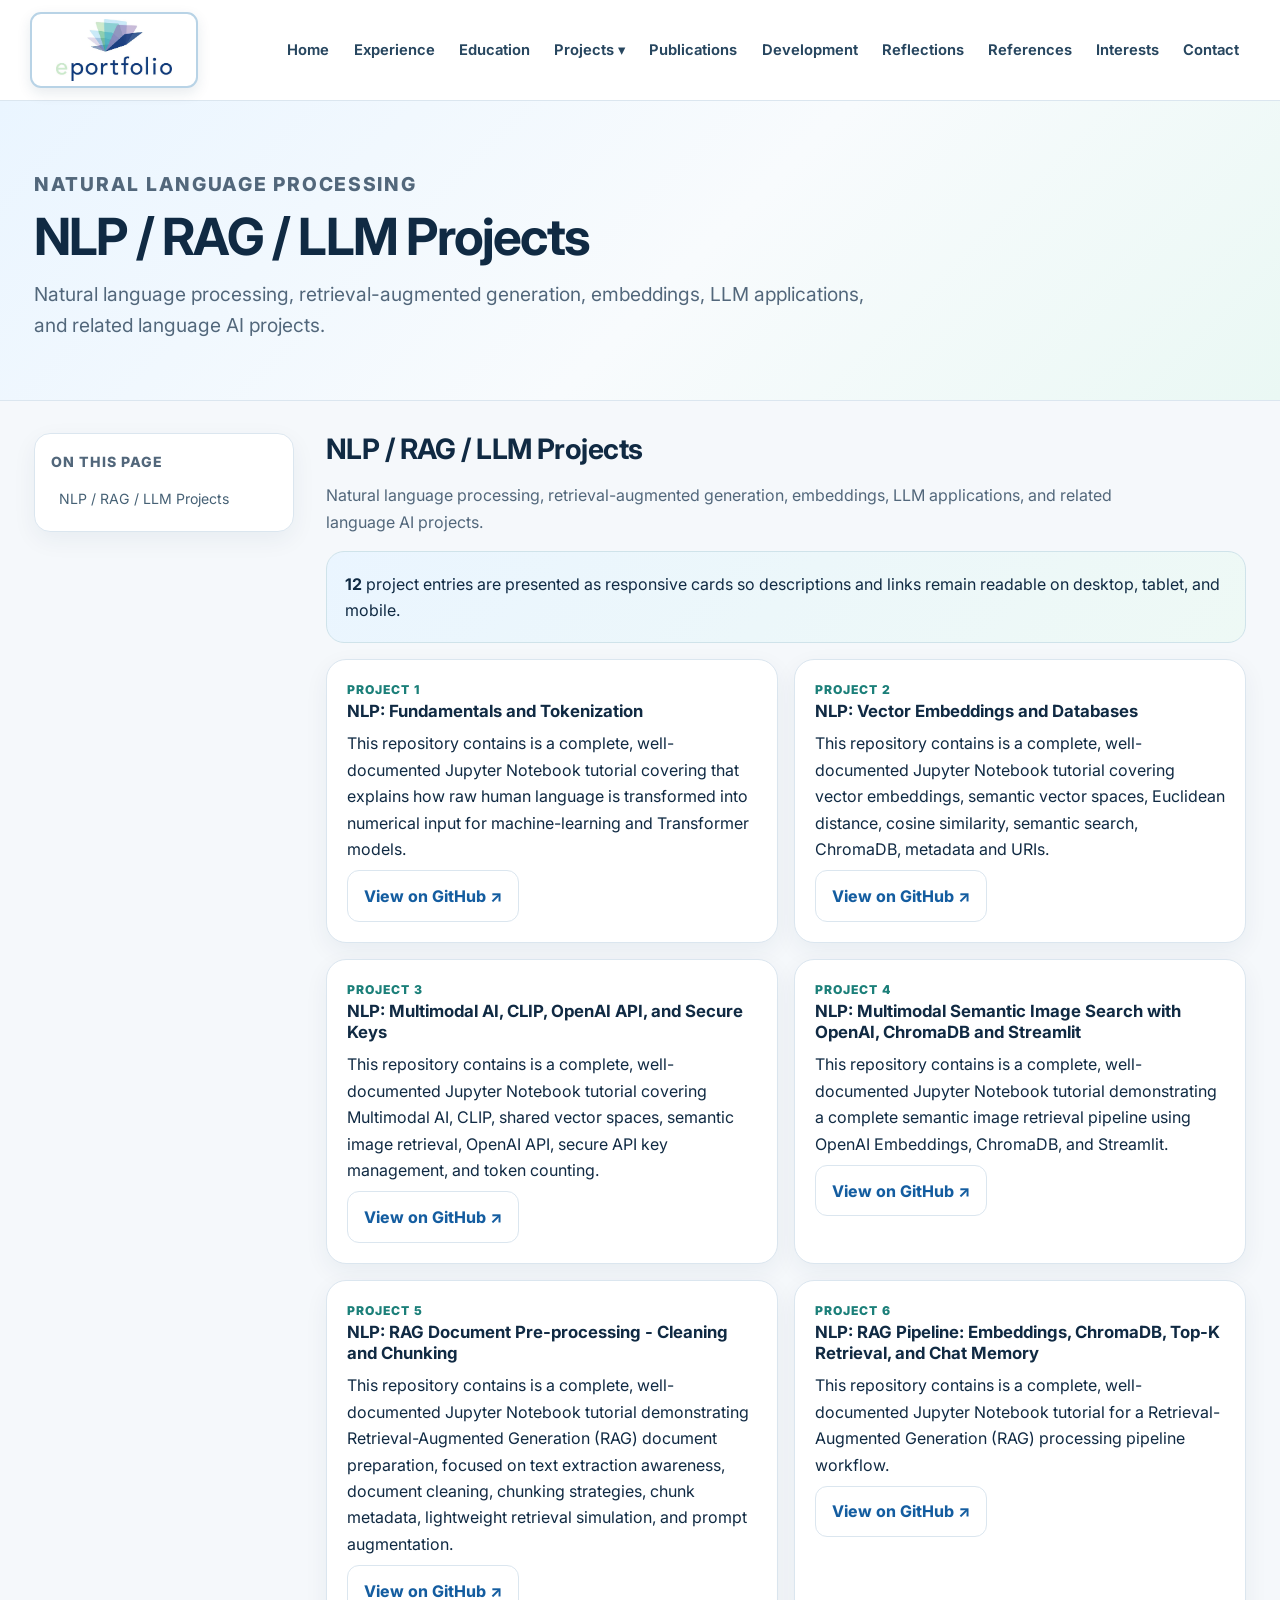
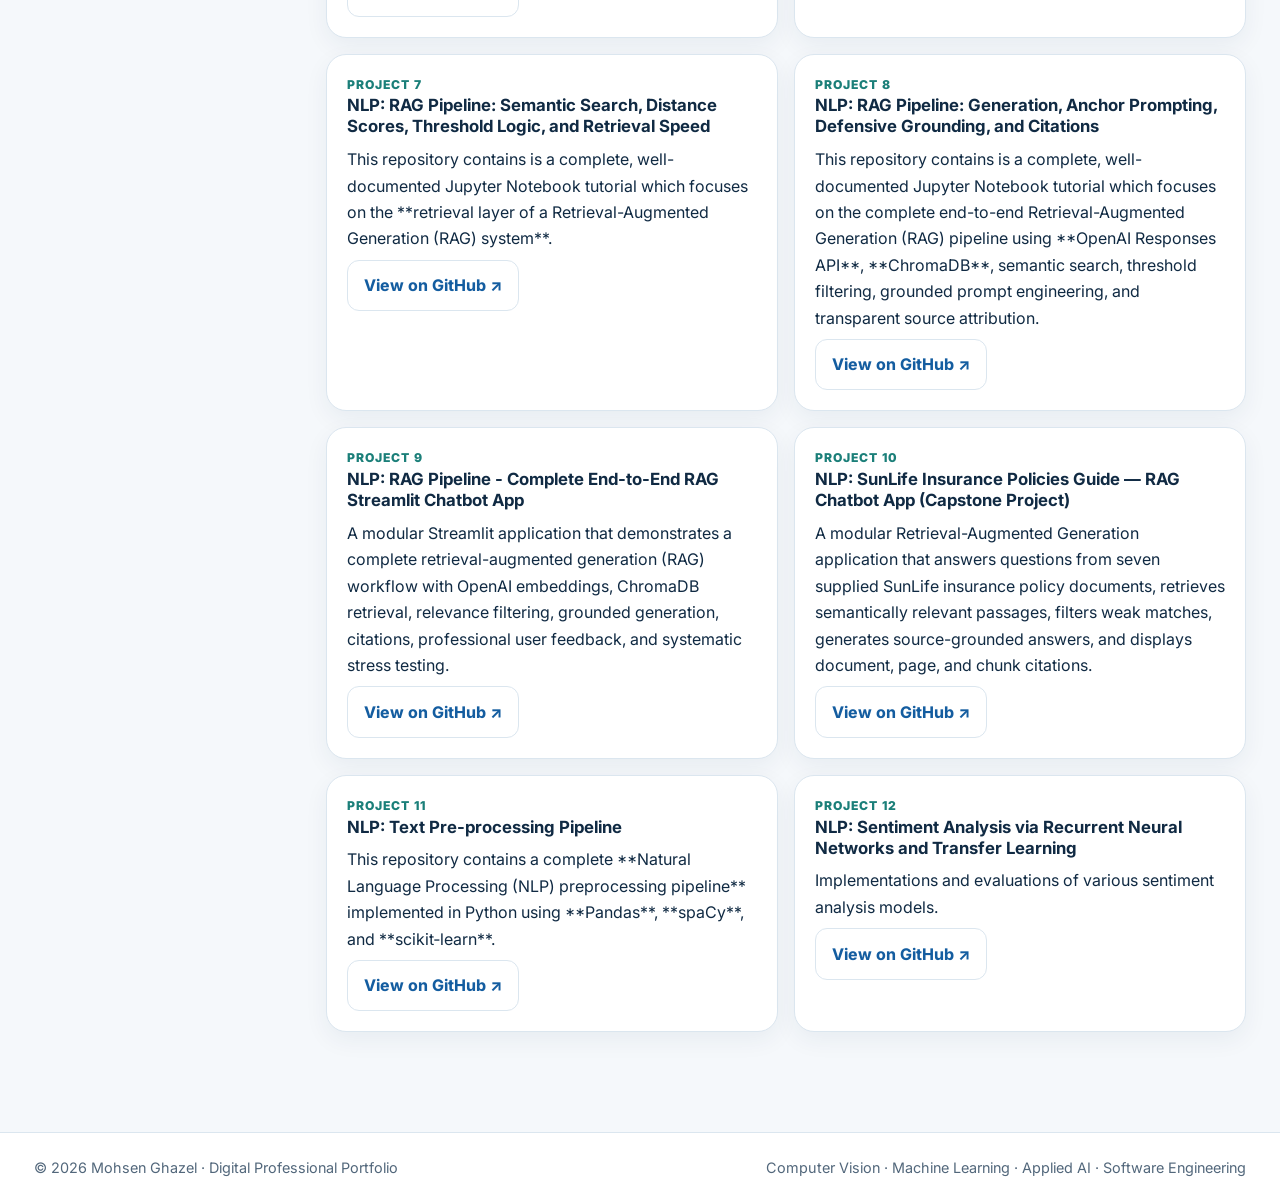
==== nlp-projects.html @ 29c1208e "My updated DPP commit" ====
<!doctype html>
<html lang="en">
  <head>
    <meta charset="UTF-8" />
    <meta name="viewport" content="width=device-width,initial-scale=1" />
    <meta
      name="description"
      content="Natural language processing, retrieval-augmented generation, embeddings, LLM applications, and related language AI projects."
    />
    <title>NLP / RAG / LLM Projects | Mohsen Ghazel</title>
    <link rel="preconnect" href="https://fonts.googleapis.com" />
    <link rel="preconnect" href="https://fonts.gstatic.com" crossorigin />
    <link
      href="https://fonts.googleapis.com/css2?family=Inter:wght@400;500;600;700;800&display=swap"
      rel="stylesheet"
    />
    <link rel="stylesheet" href="css/styles.css" />
  </head>
  <body id="top">
    <div data-site-header></div>
    <section class="hero">
      <div class="hero-inner">
        <p class="kicker">Natural Language Processing</p>
        <h1>NLP / RAG / LLM Projects</h1>
        <p>
          Natural language processing, retrieval-augmented generation,
          embeddings, LLM applications, and related language AI projects.
        </p>
      </div>
    </section>
    <main class="page-shell">
      <aside
        class="page-toc"
        data-page-toc
        aria-label="Page table of contents"
      ></aside>
      <div class="page-content">
        <section class="section">
          <h2 class="section-title" data-toc id="projects">
            NLP / RAG / LLM Projects
          </h2>
          <p class="section-lead">
            Natural language processing, retrieval-augmented generation,
            embeddings, LLM applications, and related language AI projects.
          </p>
          <div class="callout">
            <strong>12</strong> project entries are presented as responsive cards
            so descriptions and links remain readable on desktop, tablet, and
            mobile.
          </div>

          
          <div class="card-grid">
            <!-- Project # 1 -->
            <article class="project-card">
              <div class="project-num">Project 1</div>
              <h3>
                NLP: Fundamentals and Tokenization
              </h3>
              <div>
                <td data-label="Description">
                  This repository contains is a complete, well-documented Jupyter Notebook tutorial 
                  covering that explains how raw human language is transformed into numerical 
                  input for machine-learning and Transformer models.
                </td>
              </div>
              <a
                class="btn secondary"
                href="https://github.com/mghazel2030/nlp_text_tokenization_ai_bootcamp_project_01"
                target="blank"
                rel="noopener"
                >View on GitHub ↗</a
              >
            </article>

            <!-- Project # 2 -->
            <article class="project-card">
              <div class="project-num">Project 2</div>
              <h3>
                NLP: Vector Embeddings and Databases
              </h3>
              <div>
                <td data-label="Description">
                  This repository contains is a complete, well-documented Jupyter Notebook tutorial 
                  covering vector embeddings, semantic vector spaces, Euclidean distance, cosine 
                  similarity, semantic search, ChromaDB, metadata and URIs.
                </td>
              </div>
              <a
                class="btn secondary"
                href="https://github.com/mghazel2030/nlp_vector_embeddings_databases_ai_bootcamp_project_02"
                target="blank"
                rel="noopener"
                >View on GitHub ↗</a
              >
            </article>

            <!-- Project # 3  -->
            <article class="project-card">
              <div class="project-num">Project 3</div>
              <h3>
                NLP: Multimodal AI, CLIP, OpenAI API, and Secure Keys
              </h3>
              <div>
                <td data-label="Description">
                  This repository contains is a complete, well-documented Jupyter Notebook 
                  tutorial covering Multimodal AI, CLIP, shared vector spaces, semantic 
                  image retrieval, OpenAI API, secure API key management, and token counting.
                </td>
              </div>
              <a
                class="btn secondary"
                href="https://github.com/mghazel2030/swd_interactive_note_taking_app_sdbc_midterm_assign_03"
                target="blank"
                rel="noopener"
                >View on GitHub ↗</a
              >
            </article>

            <!-- Project # 4  -->
            <article class="project-card">
              <div class="project-num">Project 4</div>
              <h3>
                NLP: Multimodal Semantic Image Search with OpenAI, ChromaDB and Streamlit
              </h3>
              <div>
                <td data-label="Description">
                  This repository contains is a complete, well-documented Jupyter Notebook 
                  tutorial demonstrating a complete semantic image retrieval pipeline using 
                  OpenAI Embeddings, ChromaDB, and Streamlit.
                </td>
              </div>
              <a
                class="btn secondary"
                href="https://github.com/mghazel2030/nlp_multimodal_semantic_search_engine_ai_bootcamp_project_04"
                target="blank"
                rel="noopener"
                >View on GitHub ↗</a
              >
            </article>

            <!-- Project # 5  -->
            <article class="project-card">
              <div class="project-num">Project 5</div>
              <h3>
                NLP: RAG Document Pre-processing - Cleaning and Chunking
              </h3>
              <div>
                <td data-label="Description">
                  This repository contains is a complete, well-documented Jupyter Notebook 
                  tutorial demonstrating Retrieval-Augmented Generation (RAG) document preparation, 
                  focused on text extraction awareness, document cleaning, chunking strategies, 
                  chunk metadata, lightweight retrieval simulation, and prompt augmentation.
                </td>
              </div>
              <a
                class="btn secondary"
                href="https://github.com/mghazel2030/nlp_rag_document_preprocessing_ai_bootcamp_project_05"
                target="blank"
                rel="noopener"
                >View on GitHub ↗</a
              >
            </article>

            <!-- Project # 6 -->
            <article class="project-card">
              <div class="project-num">Project 6</div>
              <h3>
                 NLP: RAG Pipeline: Embeddings, ChromaDB, Top-K Retrieval, and Chat Memory
              </h3>
              <div>
                <td data-label="Description">
                  This repository contains is a complete, well-documented Jupyter 
                  Notebook tutorial  for a Retrieval-Augmented Generation (RAG) 
                  processing pipeline workflow.
                </td>
              </div>
              <a
                class="btn secondary"
                href="https://github.com/mghazel2030/nlp_rag_pipeline_ai_bootcamp_project_06"
                target="blank"
                rel="noopener"
                >View on GitHub ↗</a
              >
            </article>

            <!-- Project # 7 -->
            <article class="project-card">
              <div class="project-num">Project 7</div>
              <h3>
                 NLP: RAG Pipeline: Semantic Search, Distance Scores, Threshold Logic, and Retrieval Speed
              </h3>
              <div>
                <td data-label="Description">
                  This repository contains is a complete, well-documented Jupyter Notebook tutorial 
                  which focuses on the **retrieval layer of a Retrieval-Augmented Generation (RAG) 
                  system**.
                </td>
              </div>
              <a
                class="btn secondary"
                href="https://github.com/mghazel2030/nlp_rag_semantic_search_ai_bootcamp_project_07"
                target="blank"
                rel="noopener"
                >View on GitHub ↗</a
              >
            </article>

            <!-- Project # 8 -->
            <article class="project-card">
              <div class="project-num">Project 8</div>
              <h3>
                NLP: RAG Pipeline: Generation, Anchor Prompting, Defensive Grounding, and Citations
              </h3>
              <div>
                <td data-label="Description">
                  This repository contains is a complete, well-documented Jupyter Notebook tutorial 
                  which focuses on the complete end-to-end Retrieval-Augmented Generation (RAG) 
                  pipeline using **OpenAI Responses API**, **ChromaDB**, semantic search, threshold 
                  filtering, grounded prompt engineering, and transparent source attribution.
                </td>
              </div>
              <a
                class="btn secondary"
                href="https://github.com/mghazel2030/nlp_rag_reliability_verification_ai_bootcamp_project_08"
                target="blank"
                rel="noopener"
                >View on GitHub ↗</a
              >
            </article>

            <!-- Project # 9 -->
            <article class="project-card">
              <div class="project-num">Project 9</div>
              <h3>
                NLP: RAG Pipeline - Complete End-to-End RAG Streamlit Chatbot App
              </h3>
              <div>
                <td data-label="Description">
                  A modular Streamlit application that demonstrates a complete 
                  retrieval-augmented generation (RAG) workflow with OpenAI embeddings, 
                  ChromaDB retrieval, relevance filtering, grounded generation, citations, 
                  professional user feedback, and systematic stress testing.
                </td>
              </div>
              <a
                class="btn secondary"
                href="https://github.com/mghazel2030/nlp_rag_building_end_to_end_rag_chatbot_streamlit_app_ai_bootcamp_project_09"
                target="blank"
                rel="noopener"
                >View on GitHub ↗</a
              >
            </article>

            <!-- Project # 10 -->
            <article class="project-card">
              <div class="project-num">Project 10</div>
              <h3>
                NLP: SunLife Insurance Policies Guide — RAG Chatbot App (Capstone Project)
              </h3>
              <div>
                <td data-label="Description">
                  A modular Retrieval-Augmented Generation application that answers 
                  questions from seven supplied SunLife insurance policy documents, 
                  retrieves semantically relevant passages, filters weak matches, 
                  generates source-grounded answers, and displays document, page, 
                  and chunk citations.
                </td>
              </div>
              <a
                class="btn secondary"
                href="https://github.com/mghazel2030/nlp_rag_sunlife_chatbot_app_ai_boot_project_10"
                target="blank"
                rel="noopener"
                >View on GitHub ↗</a
              >
            </article>

            <!-- Project # 11 -->
            <article class="project-card">
              <div class="project-num">Project 11</div>
              <h3>
                NLP: Text Pre-processing Pipeline  
              </h3>
              <div>
                <td data-label="Description">
                  This repository contains a complete **Natural Language Processing (NLP) preprocessing 
                  pipeline** implemented in Python using **Pandas**, **spaCy**, and **scikit‑learn**.
                </td>
              </div>
              <a
                class="btn secondary"
                href="https://github.com/mghazel2030/nlp_text_preprocessing_udemy_course_01_project_01"
                target="blank"
                rel="noopener"
                >View on GitHub ↗</a
              >
            </article>

            <!-- Project # 12 -->
            <article class="project-card">
              <div class="project-num">Project 12</div>
              <h3>
                NLP: Sentiment Analysis via Recurrent Neural Networks and Transfer Learning  
              </h3>
              <div>
                <td data-label="Description">
                  Implementations and evaluations of various sentiment analysis models.
                </td>
              </div>
              <a
                class="btn secondary"
                href="https://github.com/mghazel2030/nlp_sentiment_analysis_rnn_transfer_learning_udemy_course_02_project_01"
                target="blank"
                rel="noopener"
                >View on GitHub ↗</a
              >
            </article>





          </div>
        </section>
      </div>
    </main>
    <a class="back-top" href="#top" aria-label="Back to top">↑</a>
    <div data-site-footer></div>
    <script src="js/script.js"></script>
  </body>
</html>
---- css/styles.css ----
/* =========================================================
   Mohsen Ghazel — Digital Professional Portfolio
   Global responsive design system | 17-Aug-2026
   ========================================================= */
:root{--ink:#102a43;--muted:#52677b;--brand:#145da0;--brand2:#1b7f79;--accent:#eef7ff;--mint:#edf9f5;--paper:#fff;--bg:#f5f8fb;--line:#dbe6ef;--shadow:0 12px 36px rgba(18,55,86,.10);--radius:20px;--max:1260px}
*{box-sizing:border-box}html{scroll-behavior:smooth;scroll-padding-top:100px}body{margin:0;background:var(--bg);color:var(--ink);font-family:Inter,ui-sans-serif,system-ui,-apple-system,BlinkMacSystemFont,"Segoe UI",sans-serif;line-height:1.65}a{color:var(--brand);text-decoration-thickness:1px;text-underline-offset:3px}a:hover{color:#0b467f}img{max-width:100%;display:block}button{font:inherit}
.site-header{position:sticky;top:0;z-index:1000;background:rgba(255,255,255,.94);backdrop-filter:blur(12px);border-bottom:1px solid var(--line)}.nav-shell{max-width:var(--max);margin:auto;padding:.7rem 1.25rem;display:flex;align-items:center;gap:1rem}.brand{display:flex;align-items:center;gap:.75rem;text-decoration:none;color:var(--ink);font-weight:800;min-width:max-content}.brand img{width:118px;height:54px;object-fit:contain;border-radius:8px}.brand-text{display:none}.nav-toggle{margin-left:auto;border:1px solid var(--line);background:#fff;border-radius:10px;padding:.55rem .75rem;display:none}.global-nav{margin-left:auto;display:flex;align-items:center;gap:.15rem;flex-wrap:wrap}.global-nav a,.project-menu summary{display:block;padding:.58rem .68rem;border-radius:10px;text-decoration:none;color:#27465f;font-weight:650;font-size:.92rem;cursor:pointer;list-style:none}.global-nav a:hover,.global-nav a.active,.project-menu summary:hover{background:var(--accent);color:var(--brand)}.project-menu{position:relative}.project-menu summary::-webkit-details-marker{display:none}.project-menu[open] .project-pop{display:grid}.project-pop{display:none;position:absolute;right:0;top:calc(100% + .4rem);min-width:280px;background:#fff;border:1px solid var(--line);box-shadow:var(--shadow);border-radius:14px;padding:.45rem}.project-pop a{white-space:nowrap}
.hero{background:linear-gradient(135deg,#eaf5ff 0%,#f8fbfd 54%,#eaf8f4 100%);border-bottom:1px solid var(--line)}.hero-inner{max-width:var(--max);margin:auto;padding:3.8rem 1.5rem 3.1rem}.kicker{font-weight:800;letter-spacing:.09em;text-transform:uppercase;color:var(--brand2);font-size:.78rem;margin:0 0 .7rem}.hero h1{font-size:clamp(2rem,4vw,3.65rem);line-height:1.08;margin:.1rem 0 .9rem;letter-spacing:-.035em}.hero p{max-width:840px;color:var(--muted);font-size:clamp(1rem,1.7vw,1.2rem);margin:.5rem 0}.hero-actions{display:flex;gap:.7rem;flex-wrap:wrap;margin-top:1.4rem}.btn{display:inline-flex;align-items:center;justify-content:center;gap:.4rem;border-radius:12px;padding:.72rem 1rem;font-weight:750;text-decoration:none;border:1px solid var(--brand);background:var(--brand);color:#fff}.btn:hover{color:#fff;background:#0e4f8c}.btn.secondary{background:#fff;color:var(--brand);border-color:var(--line)}.btn.secondary:hover{background:var(--accent)}
.page-shell{max-width:var(--max);margin:0 auto;padding:2rem 1.5rem 4rem;display:grid;grid-template-columns:260px minmax(0,1fr);gap:2rem;align-items:start}.page-toc{position:sticky;top:92px;background:#fff;border:1px solid var(--line);border-radius:16px;padding:1rem;box-shadow:0 8px 24px rgba(18,55,86,.06);max-height:calc(100vh - 115px);overflow:auto}.toc-title{font-weight:800;margin:0 0 .6rem;font-size:.88rem;text-transform:uppercase;letter-spacing:.07em;color:var(--muted)}.toc-list{list-style:none;padding:0;margin:0;display:grid;gap:.15rem}.toc-list a{display:block;padding:.42rem .52rem;border-radius:9px;text-decoration:none;color:#466175;font-size:.88rem;line-height:1.35}.toc-list a:hover,.toc-list a.active{background:var(--accent);color:var(--brand)}.page-content{min-width:0}.section{margin:0 0 2.25rem;scroll-margin-top:100px}.section-title{font-size:clamp(1.45rem,2.2vw,2rem);line-height:1.2;margin:0 0 .9rem;letter-spacing:-.02em}.section-lead{color:var(--muted);max-width:850px}.divider{border:0;border-top:1px solid var(--line);margin:2rem 0}
.card-grid{display:grid;grid-template-columns:repeat(2,minmax(0,1fr));gap:1rem}.card-grid.three{grid-template-columns:repeat(3,minmax(0,1fr))}.card,.data-card,.project-card,.edu-card,.publication-card{background:#fff;border:1px solid var(--line);border-radius:var(--radius);padding:1.25rem;box-shadow:0 8px 24px rgba(18,55,86,.06)}.card h2,.card h3,.data-card h3,.project-card h3,.edu-card h3,.publication-card h3{margin:.05rem 0 .55rem;line-height:1.25}.card p,.data-card p{color:var(--muted)}.data-card .label{font-size:.74rem;text-transform:uppercase;letter-spacing:.075em;color:var(--brand2);font-weight:800;margin-bottom:.25rem}.data-card dl{display:grid;grid-template-columns:minmax(110px,150px) 1fr;gap:.45rem .8rem;margin:.8rem 0 0}.data-card dt{font-weight:800;color:#36566f}.data-card dd{margin:0;color:#52677b}.data-card ul{margin:.45rem 0 .3rem;padding-left:1.25rem}.chip-row,.stack-row{display:flex;gap:.45rem;flex-wrap:wrap;margin:.8rem 0}.chip,.stack-row span{background:var(--accent);border:1px solid #cfe4f4;color:#245678;border-radius:999px;padding:.32rem .62rem;font-size:.82rem;font-weight:700}.feature-card{border-left:4px solid var(--brand2)}
.profile-grid{display:grid;grid-template-columns:minmax(220px,300px) 1fr;gap:1.4rem;align-items:center}.profile-photo{border-radius:26px;box-shadow:var(--shadow);width:100%;aspect-ratio:1/1;object-fit:cover}.stats{display:grid;grid-template-columns:repeat(3,1fr);gap:.7rem;margin-top:1.2rem}.stat{background:#fff;border:1px solid var(--line);border-radius:14px;padding:.9rem;text-align:center}.stat strong{display:block;font-size:1.45rem;color:var(--brand)}.stat span{color:var(--muted);font-size:.86rem}
.role-card{background:#fff;border:1px solid var(--line);border-radius:24px;box-shadow:var(--shadow);padding:1.35rem;margin:0 0 1.4rem;scroll-margin-top:100px}.role-head{display:flex;gap:1rem;align-items:flex-start}.company-mark{width:58px;height:58px;border-radius:16px;background:linear-gradient(135deg,var(--brand),var(--brand2));color:white;display:grid;place-items:center;font-weight:850;font-size:1.05rem;flex:0 0 auto}.role-title-block h2{font-size:clamp(1.35rem,2.1vw,1.85rem);margin:.1rem 0 .3rem;line-height:1.18}.eyebrow{color:var(--brand2)!important;font-weight:800;text-transform:uppercase;letter-spacing:.07em;font-size:.75rem;margin:0}.company-line{margin:.3rem 0;color:var(--muted)}.visual-wrap{display:grid;grid-template-columns:220px 1fr;gap:1rem;align-items:center;margin:1rem 0;background:linear-gradient(135deg,#f8fbff,#f2faf7);border:1px solid var(--line);border-radius:17px;padding:.8rem}.visual-wrap img{width:100%;height:125px;object-fit:contain;border-radius:12px;background:white;padding:.4rem}.visual-wrap svg{width:100%;max-height:130px}.visual-note{color:var(--muted);font-size:.92rem}.overview-grid{display:grid;grid-template-columns:1fr 1fr;gap:.9rem}.overview-grid>div{background:#f8fbfd;border:1px solid var(--line);border-radius:15px;padding:1rem}.overview-grid h3,.tldr h3,.stack h3{margin:.1rem 0 .45rem;font-size:1rem}.overview-grid p{margin:.25rem 0;color:var(--muted)}.tldr{margin:1rem 0;background:#eef8f5;border:1px solid #cde9df;border-radius:15px;padding:1rem}.tldr ul{margin:.5rem 0;padding-left:1.25rem}.stack{margin:1rem 0}.stack-list,.badges{display:flex;gap:.42rem;flex-wrap:wrap}.stack-list span,.badge{background:#edf5ff;border:1px solid #d0e5f8;border-radius:999px;padding:.32rem .62rem;font-size:.81rem;font-weight:750;color:#245678}.role-card details{border-top:1px solid var(--line);margin-top:1rem;padding-top:.8rem}.role-card summary{cursor:pointer;font-weight:850;color:var(--brand);padding:.4rem 0}.deep-grid{display:grid;grid-template-columns:repeat(2,minmax(0,1fr));gap:.8rem;margin-top:.8rem}.deep-item{border:1px solid var(--line);border-radius:14px;padding:.9rem}.deep-item h4{margin:.05rem 0 .45rem}.deep-item p,.deep-item li{color:var(--muted)}
.project-card{display:flex;flex-direction:column}.project-card .project-num{font-size:.76rem;font-weight:850;color:var(--brand2);letter-spacing:.08em;text-transform:uppercase}.project-card h3{font-size:1.05rem}.project-card p{color:var(--muted);flex:1}.project-card .btn{align-self:flex-start;margin-top:.5rem}.project-hub-card{min-height:220px;display:flex;flex-direction:column}.project-hub-card .big-icon{font-size:2rem}.project-hub-card .btn{margin-top:auto;align-self:flex-start}
.callout{background:linear-gradient(135deg,#eaf5ff,#eef9f5);border:1px solid #cfe3ea;border-radius:18px;padding:1.15rem;margin:1rem 0}.quote{border-left:4px solid var(--brand);padding:.3rem 0 .3rem 1rem;color:#36566f;font-style:italic}.publication-card small{color:var(--muted)}
.contact-grid{display:grid;grid-template-columns:1fr 1.2fr;gap:1rem}.contact-form{display:grid;gap:.8rem}.contact-form label{font-weight:750}.contact-form input,.contact-form textarea{width:100%;border:1px solid var(--line);border-radius:11px;padding:.78rem;background:#fff;color:var(--ink)}.contact-form textarea{min-height:150px;resize:vertical}
.site-footer{border-top:1px solid var(--line);background:#fff}.footer-inner{max-width:var(--max);margin:auto;padding:1.4rem 1.5rem;display:flex;justify-content:space-between;gap:1rem;flex-wrap:wrap;color:var(--muted);font-size:.9rem}.back-top{position:fixed;right:18px;bottom:18px;width:44px;height:44px;border-radius:50%;background:var(--brand);color:#fff;display:grid;place-items:center;text-decoration:none;box-shadow:var(--shadow);font-weight:850;opacity:0;pointer-events:none;transition:.2s}.back-top.show{opacity:1;pointer-events:auto}
@media(max-width:1050px){.page-shell{grid-template-columns:1fr}.page-toc{position:relative;top:0;max-height:none}.card-grid.three{grid-template-columns:repeat(2,minmax(0,1fr))}.global-nav a,.project-menu summary{font-size:.86rem;padding:.5rem .52rem}}
@media(max-width:820px){.nav-toggle{display:block}.global-nav{display:none;position:absolute;left:1rem;right:1rem;top:74px;background:#fff;border:1px solid var(--line);box-shadow:var(--shadow);border-radius:16px;padding:.6rem;flex-direction:column;align-items:stretch}.global-nav.open{display:flex}.project-menu{width:100%}.project-pop{position:static;box-shadow:none;border:0;margin-top:.2rem;background:#f7fafc}.hero-inner{padding-top:2.7rem}.card-grid,.card-grid.three,.overview-grid,.deep-grid,.contact-grid,.profile-grid{grid-template-columns:1fr}.visual-wrap{grid-template-columns:1fr}.visual-wrap img{height:155px}.stats{grid-template-columns:1fr 1fr}.page-shell{padding:1.35rem 1rem 3rem}.role-card{padding:1rem}.brand img{width:102px;height:48px}}
@media(max-width:520px){.hero h1{font-size:2rem}.hero-inner{padding:2.25rem 1rem}.stats{grid-template-columns:1fr}.role-head{flex-direction:column}.data-card dl{grid-template-columns:1fr}.footer-inner{display:block}.card,.data-card,.project-card,.edu-card,.publication-card{padding:1rem}}
@media print{.site-header,.page-toc,.back-top,.hero-actions{display:none!important}.hero{background:#fff}.hero-inner,.page-shell{max-width:none;padding:1rem}.page-shell{display:block}.role-card,.card,.data-card,.project-card{box-shadow:none;break-inside:avoid}.role-card details>div{display:block!important}.site-footer{margin-top:1rem}}


/* =========================================================
   FINAL PRESENTATION REFINEMENTS — 23-Aug-2026
   Applied to the correct Updated-Final project version.
   ========================================================= */

/* 1) Global Portfolio logo:
      larger, more visible, consistently framed on every page. */
.brand {
  gap: .9rem;
}
.brand img {
  width: 168px;
  height: 76px;
  object-fit: contain;
  background: #ffffff;
  border: 2px solid #b8d3e6;
  border-radius: 11px;
  padding: 5px;
  margin: 3px 5px 3px 0;
  box-shadow: 0 5px 14px rgba(18,55,86,.10);
}

/* Keep the navigation vertically balanced with the larger brand. */
.nav-shell {
  padding-top: .55rem;
  padding-bottom: .55rem;
}

/* 2) Home / About Me profile image:
      top-align the portrait with the biography content. */
.profile-grid {
  align-items: start;
}
.profile-grid > .profile-photo {
  align-self: start;
}

/* 3) Education institution logos:
      larger and consistently framed.  Only education uses
      profile-photo directly inside role-head. */
.role-head > img.profile-photo {
  width: 165px !important;
  max-width: 165px !important;
  height: 105px !important;
  max-height: 105px !important;
  aspect-ratio: auto !important;
  object-fit: contain !important;
  background: #ffffff;
  border: 2px solid #c4d9e8;
  border-radius: 13px;
  padding: 8px;
  margin: 3px 4px 3px 1rem;
  box-shadow: 0 6px 16px rgba(18,55,86,.09);
}

/* 4) Professional Development provider logos:
      standardized class is injected below into prof-dev.html. */
.provider-logo {
  width: 150px !important;
  max-width: 150px !important;
  height: 88px !important;
  max-height: 88px !important;
  object-fit: contain !important;
  background: #ffffff !important;
  border: 2px solid #c4d9e8 !important;
  border-radius: 12px !important;
  padding: 7px !important;
  margin: 5px !important;
  box-shadow: 0 6px 16px rgba(18,55,86,.09);
}

/* Responsive protection for the enlarged global/institution logos. */
@media (max-width: 1120px) {
  .brand img {
    width: 145px;
    height: 66px;
  }
}
@media (max-width: 760px) {
  .brand img {
    width: 135px;
    height: 62px;
    margin-right: 0;
  }
  .role-head > img.profile-photo {
    width: 145px !important;
    max-width: 145px !important;
    height: 92px !important;
    max-height: 92px !important;
    margin: .75rem 0 0;
  }
  .provider-logo {
    width: 132px !important;
    max-width: 132px !important;
    height: 78px !important;
    max-height: 78px !important;
  }
}
@media (max-width: 520px) {
  .brand img {
    width: 122px;
    height: 58px;
  }
}
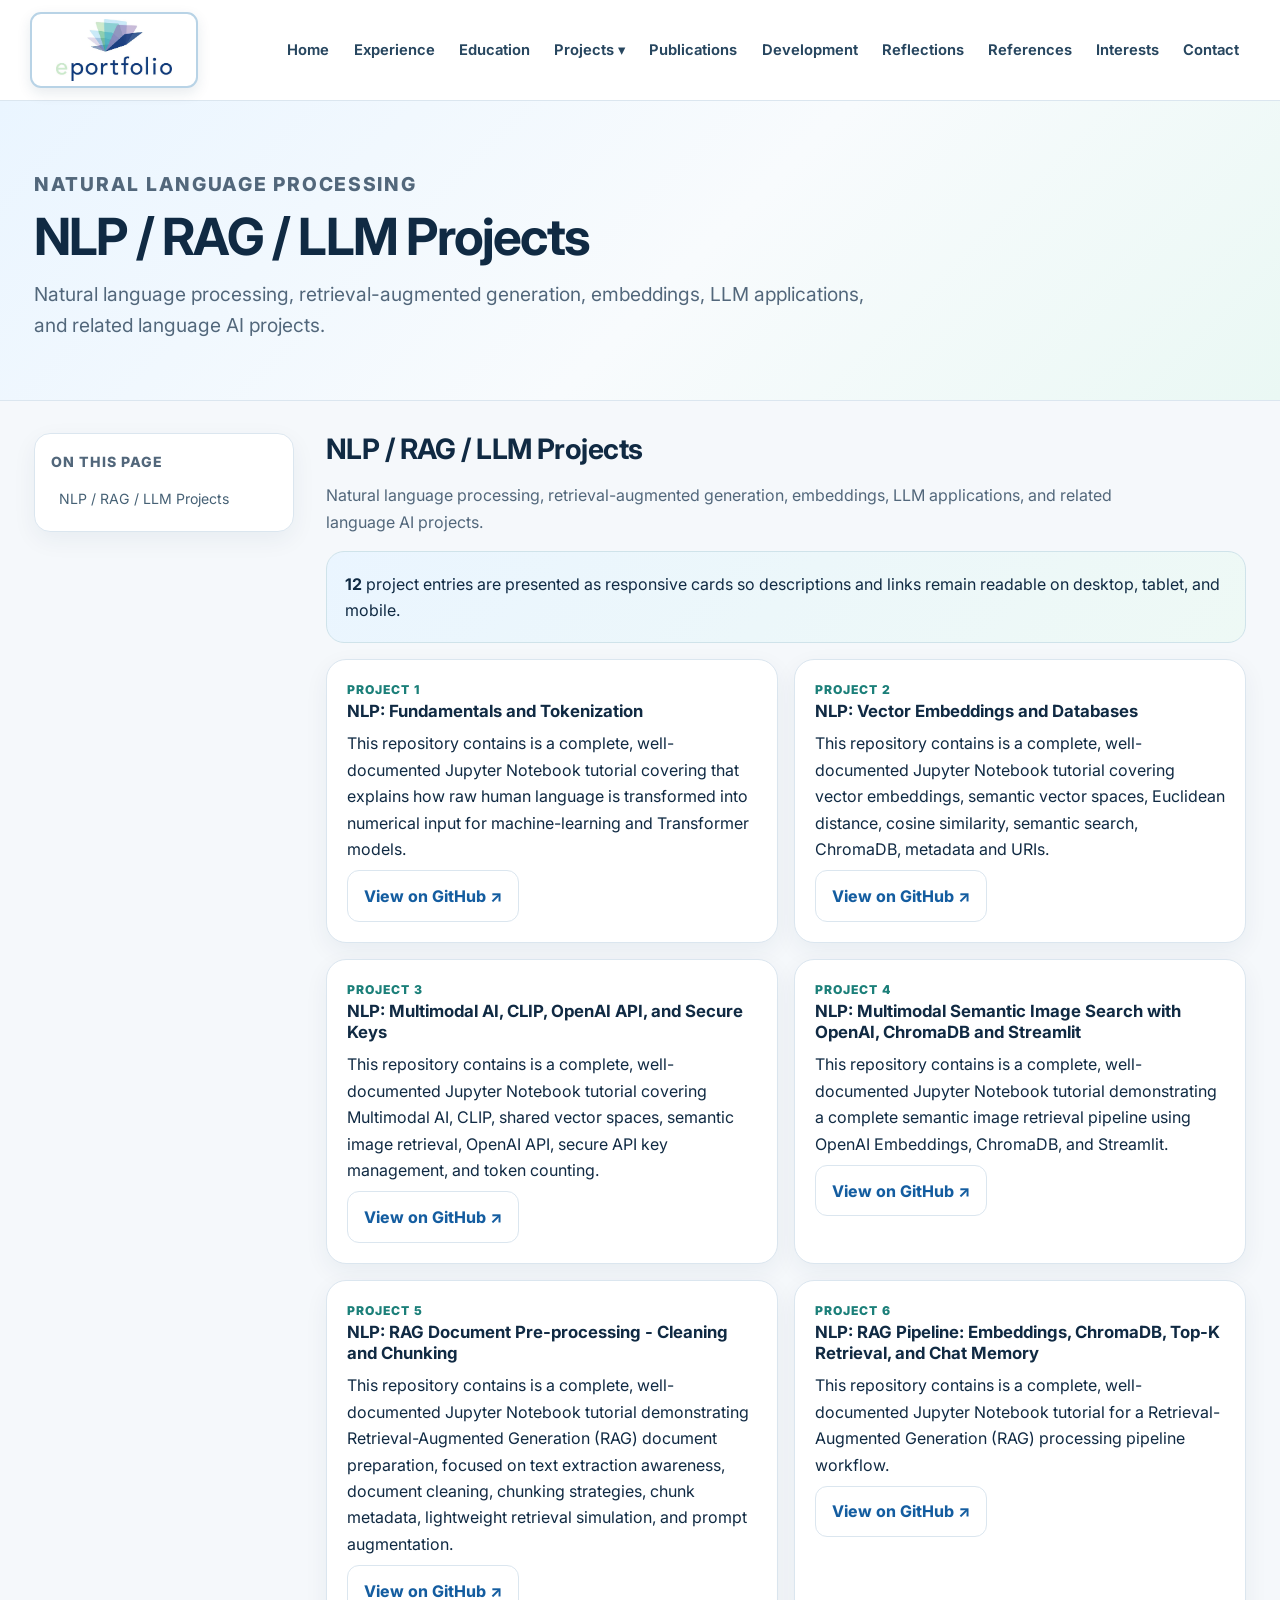
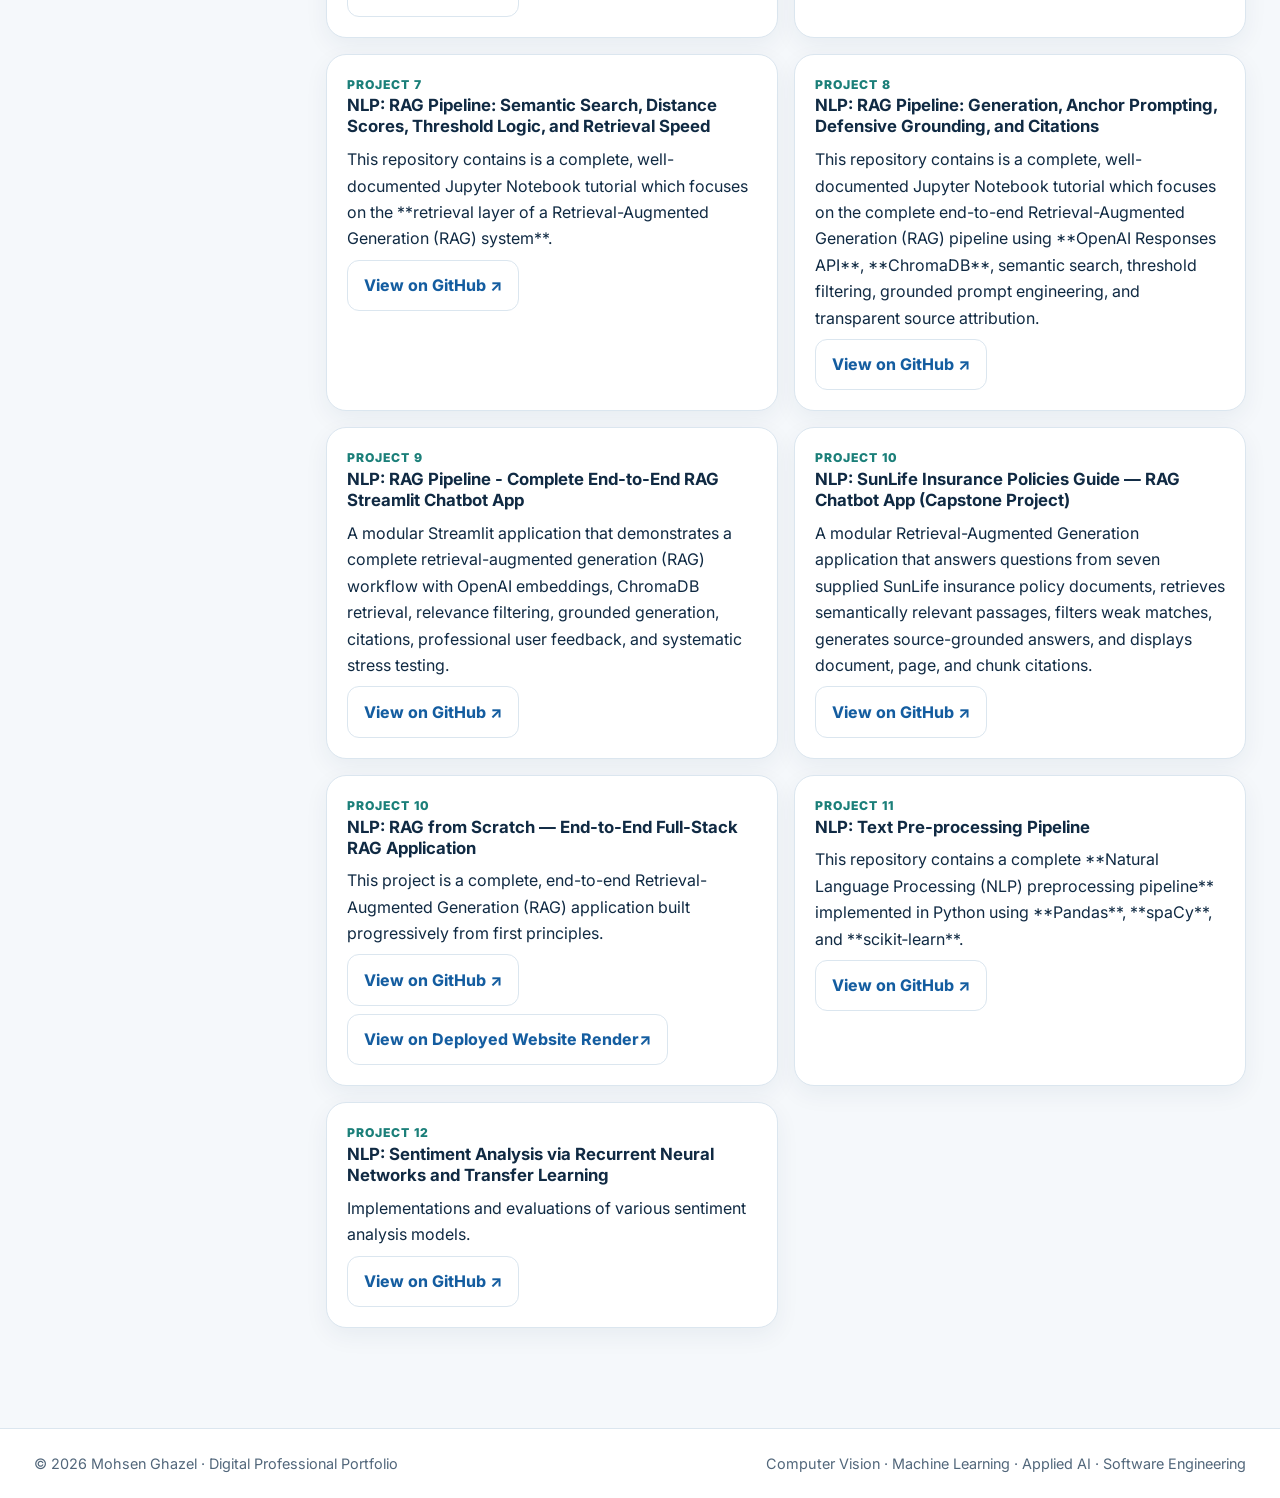
==== commit db3c4902: "Updated: 08-Sept-2026" ====
--- a/nlp-projects.html
+++ b/nlp-projects.html
@@ -278,6 +278,30 @@
 
             <!-- Project # 11 -->
             <article class="project-card">
+              <div class="project-num">Project 10</div>
+              <h3>
+                NLP: RAG from Scratch — End-to-End Full-Stack RAG Application
+              </h3>
+              <div>
+                <td data-label="Description">
+                  This project is a complete, end-to-end Retrieval-Augmented Generation (RAG) 
+                  application built progressively from first principles.
+                </td>
+              </div>
+              <a
+                class="btn secondary"
+                href="https://github.com/mghazel2030/swd_build_rag_app_from_scratch_swd_bootcamp_project"
+                target="blank"
+                rel="noopener">View on GitHub ↗</a>
+              <a
+                class="btn secondary"
+                href="https://rag-from-scratch-jfhc.onrender.com/"
+                target="blank"
+                rel="noopener">View on Deployed Website Render↗</a>
+            </article>
+
+            <!-- Project # 12 -->
+            <article class="project-card">
               <div class="project-num">Project 11</div>
               <h3>
                 NLP: Text Pre-processing Pipeline  
@@ -297,7 +321,7 @@
               >
             </article>
 
-            <!-- Project # 12 -->
+            <!-- Project # 13 -->
             <article class="project-card">
               <div class="project-num">Project 12</div>
               <h3>
@@ -316,11 +340,6 @@
                 >View on GitHub ↗</a
               >
             </article>
-
-
-
-
-
           </div>
         </section>
       </div>
